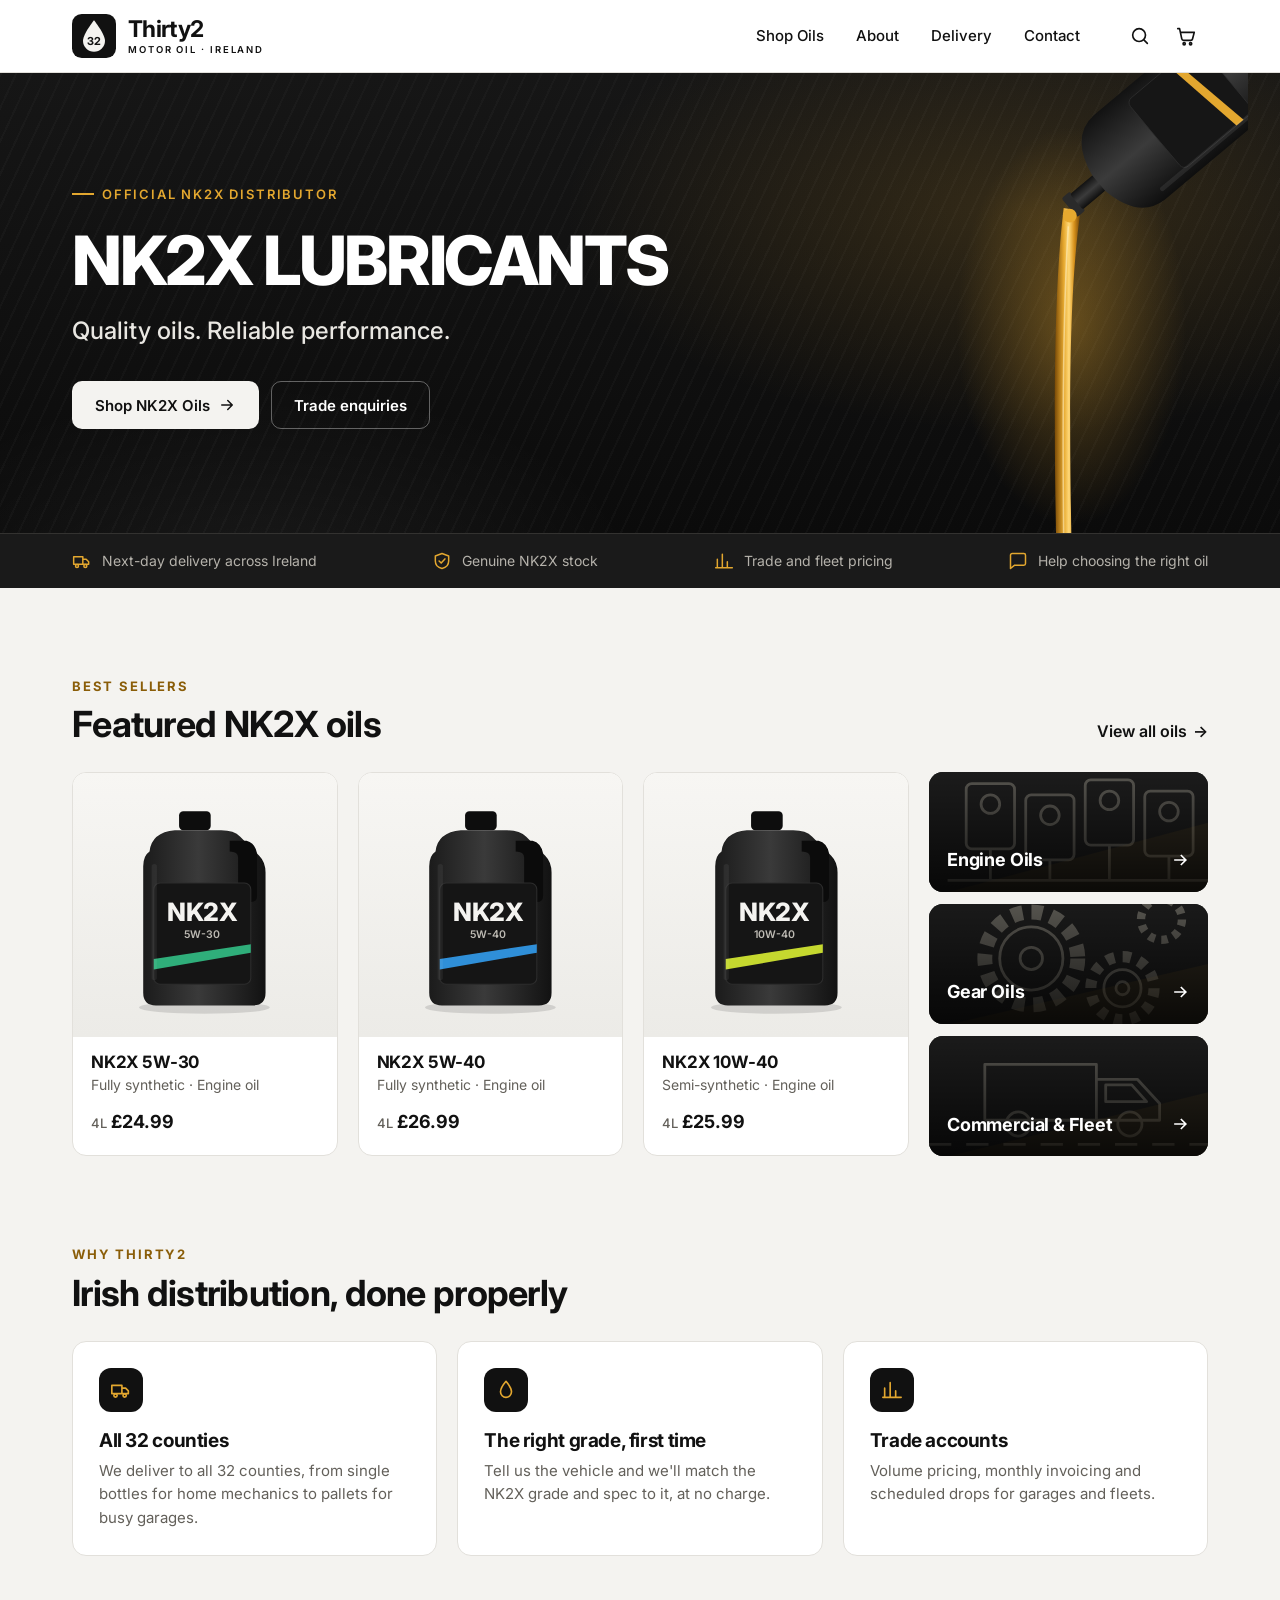
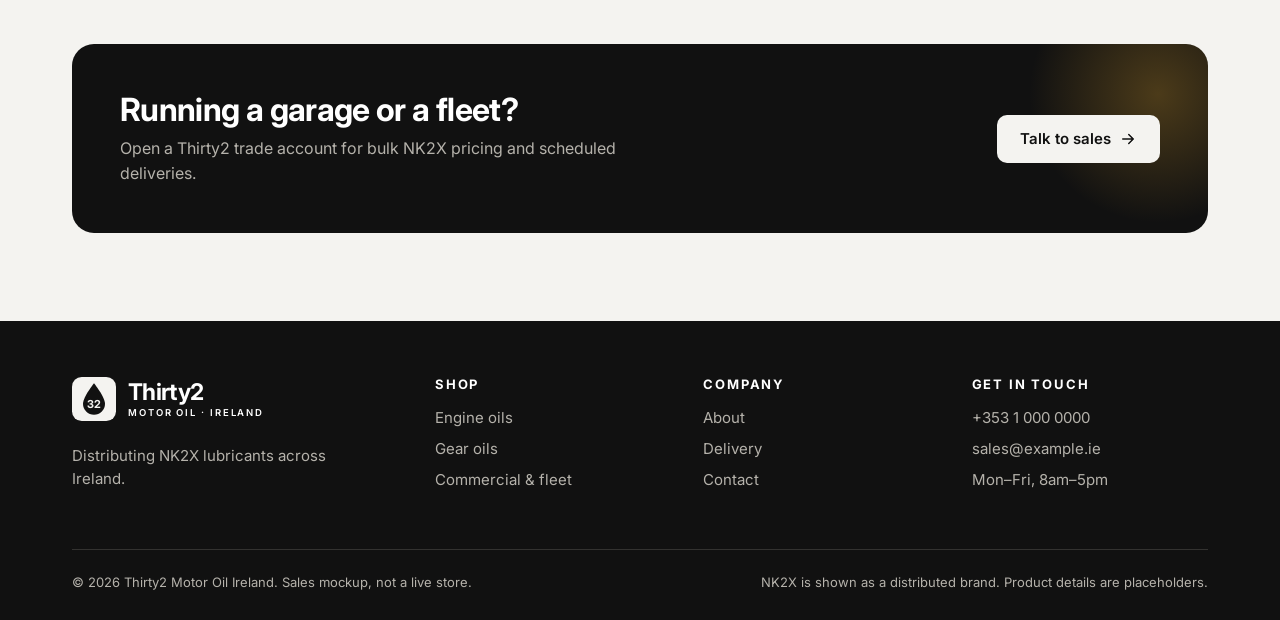
==== index.html @ 69386686 "Add Thirty2 homepage mockup Static HTML/CSS/JS homepage for Thirty2 Motor Oil Ireland (NK2X distribu" ====
<!doctype html>
<html lang="en-IE">
<head>
  <meta charset="utf-8">
  <meta name="viewport" content="width=device-width, initial-scale=1">
  <title>Thirty2 Motor Oil Ireland | NK2X Lubricants</title>
  <meta name="description" content="Thirty2 distributes NK2X engine, gear and fleet lubricants across Ireland. Sales mockup.">
  <link rel="icon" href="assets/favicon.svg" type="image/svg+xml">
  <link rel="preconnect" href="https://fonts.googleapis.com">
  <link rel="preconnect" href="https://fonts.gstatic.com" crossorigin>
  <link href="https://fonts.googleapis.com/css2?family=Inter:wght@400;500;600;700;800&display=swap" rel="stylesheet">
  <link rel="stylesheet" href="css/styles.css">
</head>
<body>
  <a class="skip-link" href="#main">Skip to content</a>

  <!-- ===== Header (shared across pages) ===== -->
  <header class="site-header">
    <div class="wrap header-inner">
      <a class="brand" href="index.html" aria-label="Thirty2 Motor Oil Ireland, home">
        <svg class="brand-mark" viewBox="0 0 100 100" aria-hidden="true" focusable="false">
          <rect width="100" height="100" rx="22" fill="#111"/>
          <path d="M50 14C50 14 25 45 25 61a25 25 0 0 0 50 0C75 45 50 14 50 14Z" fill="#f4f3f0"/>
          <text x="50" y="71" text-anchor="middle" font-family="Inter, Arial, sans-serif" font-weight="700" font-size="25" fill="#111">32</text>
        </svg>
        <span class="brand-text"><span class="brand-name">Thirty2</span><span class="brand-tag">Motor Oil · Ireland</span></span>
      </a>

      <nav class="site-nav" id="site-nav" aria-label="Main">
        <ul>
          <li><a href="shop.html">Shop Oils</a></li>
          <li><a href="about.html">About</a></li>
          <li><a href="delivery.html">Delivery</a></li>
          <li><a href="contact.html">Contact</a></li>
        </ul>
      </nav>

      <div class="header-actions">
        <button class="icon-btn" type="button" data-open-search aria-expanded="false" aria-controls="header-search" aria-label="Search products">
          <svg viewBox="0 0 24 24" aria-hidden="true"><circle cx="11" cy="11" r="7"/><path d="M20 20l-3.5-3.5"/></svg>
        </button>
        <button class="icon-btn" type="button" data-open-cart aria-label="Cart, 0 items">
          <svg viewBox="0 0 24 24" aria-hidden="true"><path d="M3 4h2l2.4 11.2a2 2 0 0 0 2 1.6h7.7a2 2 0 0 0 2-1.5L21 8H6.2"/><circle cx="10" cy="20.5" r="1.2"/><circle cx="17" cy="20.5" r="1.2"/></svg>
          <span class="badge" data-cart-count hidden>0</span>
        </button>
        <button class="icon-btn menu-toggle" type="button" aria-expanded="false" aria-controls="site-nav" aria-label="Open menu">
          <svg viewBox="0 0 24 24" aria-hidden="true"><path d="M4 7h16M4 12h16M4 17h16"/></svg>
        </button>
      </div>
    </div>
    <form class="header-search" id="header-search" action="shop.html" role="search" hidden>
      <div class="wrap">
        <label class="visually-hidden" for="q-header">Search NK2X oils</label>
        <input id="q-header" name="q" type="search" placeholder="Search by name or viscosity, e.g. 5W-30">
        <button class="btn btn-dark" type="submit">Search</button>
      </div>
    </form>
  </header>

  <main id="main">
    <!-- ===== Hero ===== -->
    <section class="hero" aria-labelledby="hero-title">
      <div class="wrap hero-inner">
        <div class="hero-copy">
          <p class="hero-kicker">Official NK2X distributor</p>
          <h1 id="hero-title">NK2X Lubricants</h1>
          <p class="hero-sub">Quality oils. Reliable performance.</p>
          <div class="hero-actions">
            <a class="btn btn-light" href="shop.html">
              Shop NK2X Oils
              <svg viewBox="0 0 24 24" aria-hidden="true"><path d="M5 12h14M13 6l6 6-6 6"/></svg>
            </a>
            <a class="btn btn-ghost" href="contact.html">Trade enquiries</a>
          </div>
        </div>

        <div class="hero-art" aria-hidden="true">
          <svg viewBox="0 0 400 600" focusable="false">
            <defs>
              <linearGradient id="oil" x1="0" x2="1">
                <stop offset="0" stop-color="#7a4a06"/>
                <stop offset=".35" stop-color="#e7a92f"/>
                <stop offset=".55" stop-color="#ffd877"/>
                <stop offset=".75" stop-color="#d8921c"/>
                <stop offset="1" stop-color="#6d4004"/>
              </linearGradient>
              <linearGradient id="btl" x1="0" x2="1">
                <stop offset="0" stop-color="#0e0e0e"/>
                <stop offset=".5" stop-color="#3b3b3b"/>
                <stop offset="1" stop-color="#121212"/>
              </linearGradient>
              <radialGradient id="glow" cx=".5" cy=".5" r=".5">
                <stop offset="0" stop-color="#e7a92f" stop-opacity=".35"/>
                <stop offset="1" stop-color="#e7a92f" stop-opacity="0"/>
              </radialGradient>
            </defs>
            <ellipse cx="170" cy="330" rx="150" ry="260" fill="url(#glow)"/>
            <!-- stream -->
            <path d="M160 176 C150 260 146 380 150 600 L170 600 C166 380 170 262 182 180 Z" fill="url(#oil)"/>
            <path d="M166 200 C160 300 158 420 160 600" stroke="#fff3c9" stroke-opacity=".55" stroke-width="2" fill="none"/>
            <!-- bottle, tilted to pour -->
            <g transform="translate(172 172) rotate(-130)">
              <rect x="-16" y="-6" width="32" height="14" rx="3" fill="#2a2a2a"/>
              <rect x="-13" y="6" width="26" height="40" rx="3" fill="url(#btl)"/>
              <path d="M-13 44 Q-70 54 -72 96 V300 Q-72 316 -56 316 H56 Q72 316 72 300 V96 Q70 54 13 44Z" fill="url(#btl)"/>
              <rect x="-58" y="140" width="116" height="120" rx="8" fill="#161616" stroke="#2e2e2e"/>
              <path d="M-58 230 L58 212 V222 L-58 242Z" fill="#e3a72f"/>
              <rect x="-62" y="100" width="6" height="190" rx="3" fill="#fff" opacity=".08"/>
            </g>
            <!-- drip at lip -->
            <circle cx="168" cy="186" r="9" fill="#e7a92f"/>
          </svg>
        </div>
      </div>
    </section>

    <!-- ===== Trust strip ===== -->
    <div class="strip">
      <ul class="wrap">
        <li><svg viewBox="0 0 24 24" aria-hidden="true"><path d="M2 7h11v9H2zM13 10h4l3 3v3h-7"/><circle cx="6" cy="18" r="1.8"/><circle cx="16" cy="18" r="1.8"/></svg>Next-day delivery across Ireland</li>
        <li><svg viewBox="0 0 24 24" aria-hidden="true"><path d="M12 3l8 3v6c0 5-3.5 8-8 9-4.5-1-8-4-8-9V6z"/><path d="M8.5 12l2.5 2.5 4.5-5"/></svg>Genuine NK2X stock</li>
        <li><svg viewBox="0 0 24 24" aria-hidden="true"><path d="M4 20V10M10 20V4M16 20v-7M22 20H2"/></svg>Trade and fleet pricing</li>
        <li><svg viewBox="0 0 24 24" aria-hidden="true"><path d="M21 15a2 2 0 0 1-2 2H8l-5 4V5a2 2 0 0 1 2-2h14a2 2 0 0 1 2 2z"/></svg>Help choosing the right oil</li>
      </ul>
    </div>

    <!-- ===== Featured products + category tiles ===== -->
    <section class="section" aria-labelledby="featured-title">
      <div class="wrap">
        <div class="section-head">
          <div>
            <p class="eyebrow">Best sellers</p>
            <h2 id="featured-title">Featured NK2X oils</h2>
          </div>
          <a class="text-link" href="shop.html">View all oils <span aria-hidden="true">→</span></a>
        </div>

        <div class="home-grid">
          <div class="product-row" id="featured"></div>

          <nav class="tiles" aria-label="Shop by category">
            <a class="tile" href="shop.html?cat=engine">
              <span class="tile-art" aria-hidden="true">
                <svg viewBox="0 0 300 140" preserveAspectRatio="xMidYMid slice" focusable="false">
                  <rect width="300" height="140" fill="#1d1d1d"/>
                  <g fill="none" stroke="#5a5852" stroke-width="3">
                    <rect x="40" y="18" width="52" height="70" rx="6"/><rect x="104" y="30" width="52" height="70" rx="6"/>
                    <rect x="168" y="14" width="52" height="70" rx="6"/><rect x="232" y="26" width="52" height="70" rx="6"/>
                    <path d="M66 88v34M130 100v22M194 84v38M258 96v26M20 122h280"/>
                    <circle cx="66" cy="40" r="10"/><circle cx="130" cy="52" r="10"/><circle cx="194" cy="36" r="10"/><circle cx="258" cy="48" r="10"/>
                  </g>
                  <path d="M0 140 L300 60 V140Z" fill="#e3a72f" opacity=".08"/>
                </svg>
              </span>
              <span class="tile-label">Engine Oils <svg viewBox="0 0 24 24" aria-hidden="true"><path d="M5 12h14M13 6l6 6-6 6"/></svg></span>
            </a>
            <a class="tile" href="shop.html?cat=gear">
              <span class="tile-art" aria-hidden="true">
                <svg viewBox="0 0 300 140" preserveAspectRatio="xMidYMid slice" focusable="false">
                  <rect width="300" height="140" fill="#1b1b1b"/>
                  <g fill="none" stroke="#5a5852">
                    <circle cx="110" cy="64" r="50" stroke-width="16" stroke-dasharray="12 9.4"/>
                    <circle cx="110" cy="64" r="34" stroke-width="3"/><circle cx="110" cy="64" r="12" stroke-width="3"/>
                    <circle cx="208" cy="96" r="34" stroke-width="12" stroke-dasharray="9 8.8"/>
                    <circle cx="208" cy="96" r="20" stroke-width="3"/><circle cx="208" cy="96" r="7" stroke-width="3"/>
                    <circle cx="250" cy="22" r="22" stroke-width="9" stroke-dasharray="7 6.8"/>
                  </g>
                  <path d="M0 140 L300 70 V140Z" fill="#e3a72f" opacity=".08"/>
                </svg>
              </span>
              <span class="tile-label">Gear Oils <svg viewBox="0 0 24 24" aria-hidden="true"><path d="M5 12h14M13 6l6 6-6 6"/></svg></span>
            </a>
            <a class="tile" href="shop.html?cat=commercial">
              <span class="tile-art" aria-hidden="true">
                <svg viewBox="0 0 300 140" preserveAspectRatio="xMidYMid slice" focusable="false">
                  <rect width="300" height="140" fill="#1c1c1c"/>
                  <g fill="none" stroke="#5a5852" stroke-width="3" stroke-linejoin="round">
                    <path d="M60 96V36h120v60M180 52h44l24 26v18H60"/>
                    <path d="M190 58h28l16 18h-44z"/>
                    <circle cx="96" cy="100" r="13"/><circle cx="216" cy="100" r="13"/>
                    <path d="M0 122h300" stroke-dasharray="24 16"/>
                  </g>
                  <path d="M0 140 L300 66 V140Z" fill="#e3a72f" opacity=".08"/>
                </svg>
              </span>
              <span class="tile-label">Commercial &amp; Fleet <svg viewBox="0 0 24 24" aria-hidden="true"><path d="M5 12h14M13 6l6 6-6 6"/></svg></span>
            </a>
          </nav>
        </div>
      </div>
    </section>

    <!-- ===== Why Thirty2 ===== -->
    <section class="section" style="padding-top:0" aria-labelledby="why-title">
      <div class="wrap">
        <div class="section-head">
          <div>
            <p class="eyebrow">Why Thirty2</p>
            <h2 id="why-title">Irish distribution, done properly</h2>
          </div>
        </div>
        <div class="features">
          <div class="feature">
            <div class="feature-icon"><svg viewBox="0 0 24 24" aria-hidden="true"><path d="M2 7h11v9H2zM13 10h4l3 3v3h-7"/><circle cx="6" cy="18" r="1.8"/><circle cx="16" cy="18" r="1.8"/></svg></div>
            <h3>All 32 counties</h3>
            <p>We deliver to all 32 counties, from single bottles for home mechanics to pallets for busy garages.</p>
          </div>
          <div class="feature">
            <div class="feature-icon"><svg viewBox="0 0 24 24" aria-hidden="true"><path d="M12 2.5S6 9.5 6 14a6 6 0 0 0 12 0c0-4.5-6-11.5-6-11.5z"/></svg></div>
            <h3>The right grade, first time</h3>
            <p>Tell us the vehicle and we'll match the NK2X grade and spec to it, at no charge.</p>
          </div>
          <div class="feature">
            <div class="feature-icon"><svg viewBox="0 0 24 24" aria-hidden="true"><path d="M4 20V10M10 20V4M16 20v-7M22 20H2"/></svg></div>
            <h3>Trade accounts</h3>
            <p>Volume pricing, monthly invoicing and scheduled drops for garages and fleets.</p>
          </div>
        </div>
      </div>
    </section>

    <section class="section" style="padding-top:0" aria-labelledby="cta-title">
      <div class="wrap">
        <div class="cta-band">
          <div>
            <h2 id="cta-title">Running a garage or a fleet?</h2>
            <p>Open a Thirty2 trade account for bulk NK2X pricing and scheduled deliveries.</p>
          </div>
          <a class="btn btn-light" href="contact.html">
            Talk to sales
            <svg viewBox="0 0 24 24" aria-hidden="true"><path d="M5 12h14M13 6l6 6-6 6"/></svg>
          </a>
        </div>
      </div>
    </section>
  </main>

  <!-- ===== Footer (shared across pages) ===== -->
  <footer class="site-footer">
    <div class="wrap">
      <div class="footer-grid">
        <div class="footer-brand">
          <a class="brand" href="index.html" aria-label="Thirty2 Motor Oil Ireland, home">
            <svg class="brand-mark" viewBox="0 0 100 100" aria-hidden="true" focusable="false">
              <rect width="100" height="100" rx="22"/>
              <path d="M50 14C50 14 25 45 25 61a25 25 0 0 0 50 0C75 45 50 14 50 14Z"/>
              <text x="50" y="71" text-anchor="middle" font-family="Inter, Arial, sans-serif" font-weight="700" font-size="25">32</text>
            </svg>
            <span class="brand-text"><span class="brand-name">Thirty2</span><span class="brand-tag">Motor Oil · Ireland</span></span>
          </a>
          <p>Distributing NK2X lubricants across Ireland.</p>
        </div>
        <div>
          <h2>Shop</h2>
          <ul>
            <li><a href="shop.html?cat=engine">Engine oils</a></li>
            <li><a href="shop.html?cat=gear">Gear oils</a></li>
            <li><a href="shop.html?cat=commercial">Commercial &amp; fleet</a></li>
          </ul>
        </div>
        <div>
          <h2>Company</h2>
          <ul>
            <li><a href="about.html">About</a></li>
            <li><a href="delivery.html">Delivery</a></li>
            <li><a href="contact.html">Contact</a></li>
          </ul>
        </div>
        <div>
          <h2>Get in touch</h2>
          <ul>
            <li><a href="tel:+35310000000">+353 1 000 0000</a></li>
            <li><a href="mailto:sales@example.ie">sales@example.ie</a></li>
            <li>Mon–Fri, 8am–5pm</li>
          </ul>
        </div>
      </div>
      <div class="footer-base">
        <span>© <span id="year">2026</span> Thirty2 Motor Oil Ireland. Sales mockup, not a live store.</span>
        <span>NK2X is shown as a distributed brand. Product details are placeholders.</span>
      </div>
    </div>
  </footer>

  <script src="js/products.js"></script>
  <script src="js/main.js"></script>
  <script>
    (function () {
      var T = window.Thirty2;
      var el = document.getElementById('featured');
      el.innerHTML = T.products.filter(function (p) { return p.featured; })
        .map(function (p) { return T.cardHTML(p, { uid: '-f' }); }).join('');
    })();
  </script>
</body>
</html>
---- css/styles.css ----
/* =========================================================
   Thirty2 Motor Oil Ireland: mockup styles
   ========================================================= */

:root {
  --ink: #111111;
  --ink-2: #1a1a1a;
  --ink-3: #262626;
  --paper: #f4f3f0;
  --white: #ffffff;
  --line: #e2e0db;
  --line-dark: #333230;
  --grey-100: #ebe9e4;
  --grey-300: #c9c6bf;
  --grey-500: #63605a;   /* 5.6:1 on --paper */
  --grey-on-dark: #b5b2ab; /* 8.8:1 on --ink */
  --amber: #e3a72f;
  --amber-deep: #8a5d08; /* text-safe amber on light (5.5:1 on white) */
  --radius-sm: 8px;
  --radius: 14px;
  --radius-lg: 22px;
  --shadow: 0 1px 2px rgba(17,17,17,.06), 0 6px 24px rgba(17,17,17,.06);
  --font: "Inter", system-ui, -apple-system, "Segoe UI", Roboto, Arial, sans-serif;
  --wrap: 1200px;
  --gutter: clamp(16px, 4vw, 32px);
  --header-h: 72px;
}

*, *::before, *::after { box-sizing: border-box; }
[hidden] { display: none !important; }
html { -webkit-text-size-adjust: 100%; scroll-behavior: smooth; }
@media (prefers-reduced-motion: reduce) {
  html { scroll-behavior: auto; }
  *, *::before, *::after { transition-duration: .01ms !important; animation-duration: .01ms !important; }
}
body {
  margin: 0;
  font-family: var(--font);
  font-size: 16px;
  line-height: 1.55;
  color: var(--ink);
  background: var(--paper);
  -webkit-font-smoothing: antialiased;
}
img, svg { display: block; max-width: 100%; }
a { color: inherit; }
h1, h2, h3, h4 { line-height: 1.12; letter-spacing: -.02em; margin: 0 0 .5em; }
p { margin: 0 0 1em; }
button, input, select, textarea { font: inherit; color: inherit; }

.visually-hidden {
  position: absolute !important; width: 1px; height: 1px; padding: 0; margin: -1px;
  overflow: hidden; clip: rect(0 0 0 0); white-space: nowrap; border: 0;
}
.skip-link {
  position: absolute; left: 12px; top: -60px; z-index: 100;
  background: var(--ink); color: var(--white); padding: 10px 16px; border-radius: var(--radius-sm);
  text-decoration: none; font-weight: 600;
}
.skip-link:focus { top: 12px; }

:focus-visible { outline: 3px solid var(--amber); outline-offset: 2px; border-radius: 4px; }

.wrap { width: 100%; max-width: var(--wrap); margin: 0 auto; padding: 0 var(--gutter); }

/* ---------- Buttons ---------- */
.btn {
  display: inline-flex; align-items: center; justify-content: center; gap: .55em;
  min-height: 48px; padding: 0 22px; border-radius: 10px; border: 1px solid transparent;
  font-weight: 600; font-size: 15px; text-decoration: none; cursor: pointer;
  transition: background-color .15s, color .15s, transform .15s, border-color .15s;
}
.btn svg { width: 18px; height: 18px; fill: none; stroke: currentColor; stroke-width: 2; stroke-linecap: round; stroke-linejoin: round; transition: transform .15s; }
.btn:hover svg { transform: translateX(3px); }
.btn-light { background: var(--paper); color: var(--ink); }
.btn-light:hover { background: var(--white); }
.btn-dark { background: var(--ink); color: var(--white); }
.btn-dark:hover { background: #2a2a2a; }
.btn-dark:disabled { background: #6f6d68; cursor: not-allowed; }
.btn-outline { border-color: var(--ink); background: transparent; color: var(--ink); }
.btn-outline:hover { background: var(--ink); color: var(--white); }
.btn-block { width: 100%; }

.icon-btn {
  position: relative; display: inline-grid; place-items: center;
  width: 44px; height: 44px; border-radius: 10px; border: 0; background: transparent; cursor: pointer;
  color: inherit;
}
.icon-btn:hover { background: var(--grey-100); }
.icon-btn svg { width: 22px; height: 22px; fill: none; stroke: currentColor; stroke-width: 1.8; stroke-linecap: round; stroke-linejoin: round; }
.badge {
  position: absolute; top: 4px; right: 2px; min-width: 18px; height: 18px; padding: 0 5px;
  border-radius: 9px; background: var(--amber); color: var(--ink);
  font-size: 11px; font-weight: 700; line-height: 18px; text-align: center;
}

/* ---------- Brand lockup ---------- */
.brand { display: inline-flex; align-items: center; gap: 12px; text-decoration: none; color: var(--ink); }
.brand-mark { width: 44px; height: 44px; flex: none; }
.brand-text { display: flex; flex-direction: column; line-height: 1; }
.brand-name { font-weight: 700; font-size: 23px; letter-spacing: -.03em; }
.brand-tag { font-size: 9.5px; font-weight: 600; letter-spacing: .2em; text-transform: uppercase; margin-top: 4px; }

/* ---------- Header ---------- */
.site-header {
  position: sticky; top: 0; z-index: 40;
  background: var(--white);
  border-bottom: 1px solid var(--line);
}
.header-inner { display: flex; align-items: center; gap: 24px; height: var(--header-h); }
.site-nav { margin-left: auto; }
.site-nav ul { display: flex; gap: 4px; list-style: none; margin: 0; padding: 0; }
.site-nav a {
  display: block; padding: 10px 14px; border-radius: 8px;
  font-size: 15px; font-weight: 500; text-decoration: none; color: var(--ink);
}
.site-nav a:hover { background: var(--grey-100); }
.site-nav a[aria-current="page"] { font-weight: 700; box-shadow: inset 0 -2px 0 var(--amber); border-radius: 8px 8px 0 0; }
.header-actions { display: flex; align-items: center; gap: 2px; }
.menu-toggle { display: none; }

.header-search { border-top: 1px solid var(--line); background: var(--white); }
.header-search .wrap { display: flex; gap: 8px; padding-top: 12px; padding-bottom: 12px; }
.header-search input {
  flex: 1; min-height: 46px; padding: 0 16px; border: 1px solid var(--grey-300); border-radius: 10px; background: var(--paper);
}

@media (max-width: 899px) {
  :root { --header-h: 64px; }
  .menu-toggle { display: inline-grid; }
  .header-inner { gap: 8px; }
  .header-actions { margin-left: auto; }
  .site-nav {
    position: fixed; inset: var(--header-h) 0 0 0; margin: 0;
    background: var(--white); padding: 12px var(--gutter) 32px;
    transform: translateY(-8px); opacity: 0; visibility: hidden;
    transition: opacity .2s, transform .2s, visibility .2s;
    overflow-y: auto;
  }
  .menu-open .site-nav { transform: none; opacity: 1; visibility: visible; }
  .menu-open { overflow: hidden; }
  .site-nav ul { flex-direction: column; gap: 0; }
  .site-nav li { border-bottom: 1px solid var(--line); }
  .site-nav a { padding: 18px 4px; font-size: 20px; font-weight: 600; border-radius: 0; }
  .site-nav a[aria-current="page"] { box-shadow: inset 3px 0 0 var(--amber); padding-left: 14px; border-radius: 0; }
  .brand-mark { width: 38px; height: 38px; }
  .brand-name { font-size: 20px; }
  .brand-tag { font-size: 8.5px; }
}
@media (max-width: 420px) {
  .header-actions .icon-btn[data-open-search] { display: none; }
}

/* ---------- Hero ---------- */
.hero {
  position: relative; overflow: hidden; isolation: isolate;
  background: var(--ink); color: var(--white);
}
.hero::before { /* engine-bay texture */
  content: ""; position: absolute; inset: 0; z-index: -2;
  background:
    radial-gradient(60% 80% at 80% 30%, rgba(227,167,47,.16), transparent 60%),
    radial-gradient(50% 70% at 20% 110%, rgba(255,255,255,.06), transparent 60%),
    repeating-linear-gradient(115deg, rgba(255,255,255,.025) 0 2px, transparent 2px 14px),
    linear-gradient(180deg, #161616, #0b0b0b);
}
.hero-engine { position: absolute; inset: 0; z-index: -1; opacity: .5; pointer-events: none; }
.hero-engine svg { width: 100%; height: 100%; }
.hero-inner {
  display: grid; grid-template-columns: 1.1fr .9fr; align-items: center; gap: 24px;
  min-height: 460px; padding-top: 56px; padding-bottom: 56px;
}
.hero-kicker {
  display: inline-flex; align-items: center; gap: 8px;
  font-size: 13px; font-weight: 600; letter-spacing: .14em; text-transform: uppercase; color: var(--amber);
  margin-bottom: 18px;
}
.hero-kicker::before { content: ""; width: 22px; height: 2px; background: currentColor; }
.hero h1 { font-size: clamp(38px, 6vw, 68px); font-weight: 800; letter-spacing: -.035em; text-transform: uppercase; margin-bottom: 14px; }
.hero-sub { font-size: clamp(18px, 2.2vw, 24px); color: #e9e7e2; margin-bottom: 32px; font-weight: 500; }
.hero-actions { display: flex; flex-wrap: wrap; gap: 12px; }
.hero-actions .btn-ghost { color: var(--white); border-color: rgba(255,255,255,.35); background: transparent; }
.hero-actions .btn-ghost:hover { border-color: var(--white); background: rgba(255,255,255,.06); }
.hero-art { position: relative; align-self: stretch; min-height: 320px; }
.hero-art svg { position: absolute; right: -40px; top: -56px; height: calc(100% + 112px); width: auto; max-width: none; }

@media (max-width: 760px) {
  .hero-inner { grid-template-columns: 1fr 120px; min-height: 0; padding-top: 40px; padding-bottom: 40px; gap: 0; }
  .hero-art { min-height: 260px; }
  .hero-art svg { right: -70px; top: -40px; height: calc(100% + 80px); }
  .hero-actions .btn-ghost { display: none; }
}

/* ---------- Trust strip ---------- */
.strip { background: var(--ink-2); color: var(--grey-on-dark); border-top: 1px solid var(--line-dark); }
.strip ul { display: flex; flex-wrap: wrap; justify-content: space-between; gap: 12px 28px; list-style: none; margin: 0 auto; padding-top: 16px; padding-bottom: 16px; font-size: 14px; }
.strip li { display: flex; align-items: center; gap: 10px; }
.strip svg { width: 20px; height: 20px; fill: none; stroke: var(--amber); stroke-width: 1.8; stroke-linecap: round; stroke-linejoin: round; }
@media (max-width: 760px) { .strip ul { justify-content: flex-start; } .strip li:nth-child(n+3) { display: none; } }

/* ---------- Sections ---------- */
.section { padding: clamp(48px, 7vw, 88px) 0; }
.section-head { display: flex; align-items: end; justify-content: space-between; gap: 16px; margin-bottom: 28px; }
.section-head h2 { font-size: clamp(26px, 3.2vw, 36px); margin: 0; }
.eyebrow { font-size: 13px; font-weight: 700; letter-spacing: .14em; text-transform: uppercase; color: var(--amber-deep); margin: 0 0 8px; }
.text-link { font-weight: 600; text-decoration: none; display: inline-flex; gap: 6px; align-items: center; white-space: nowrap; }
.text-link:hover { text-decoration: underline; text-underline-offset: 4px; }

/* ---------- Home: products + tiles ---------- */
.home-grid { display: grid; grid-template-columns: 3fr 1fr; gap: 20px; align-items: stretch; }
.product-row { display: grid; grid-template-columns: repeat(3, 1fr); gap: 20px; }

.p-card {
  position: relative; display: flex; flex-direction: column;
  background: var(--white); border: 1px solid var(--line); border-radius: var(--radius);
  overflow: hidden; transition: box-shadow .2s, transform .2s;
}
.p-card:hover { box-shadow: var(--shadow); transform: translateY(-2px); }
.p-card-media {
  display: grid; place-items: center; aspect-ratio: 1 / 1; padding: 12% 18% 8%;
  background: linear-gradient(180deg, #f7f6f3, #ecebe7);
}
.p-card-media .jug { width: 100%; height: 100%; }
.p-card-body { padding: 16px 18px 20px; display: flex; flex-direction: column; gap: 2px; flex: 1; }
.p-card-title { font-size: 17px; font-weight: 700; margin: 0; letter-spacing: -.01em; }
.p-card-title a { text-decoration: none; }
.p-card-title a::after { content: ""; position: absolute; inset: 0; } /* whole card clickable */
.p-card-type { font-size: 14px; color: var(--grey-500); margin: 0; }
.p-card-price { margin: 10px 0 0; font-weight: 700; font-size: 18px; }
.p-card-price small { font-weight: 500; font-size: 13px; color: var(--grey-500); margin-right: 4px; }

.tiles { display: grid; grid-template-rows: repeat(3, 1fr); gap: 12px; }
.tile {
  position: relative; isolation: isolate; overflow: hidden;
  display: flex; align-items: end; min-height: 110px; padding: 18px;
  border-radius: var(--radius); background: var(--ink); color: var(--white);
  text-decoration: none; font-weight: 700; font-size: 18px; letter-spacing: -.01em;
}
.tile-art { position: absolute; inset: 0; z-index: -1; transition: transform .4s; }
.tile-art svg { width: 100%; height: 100%; }
.tile::after { content: ""; position: absolute; inset: 0; z-index: -1; background: linear-gradient(180deg, rgba(0,0,0,.05) 0%, rgba(0,0,0,.75) 100%); }
.tile:hover .tile-art { transform: scale(1.05); }
.tile-label { display: flex; align-items: center; justify-content: space-between; width: 100%; }
.tile-label svg { width: 20px; height: 20px; fill: none; stroke: currentColor; stroke-width: 2; transition: transform .15s; }
.tile:hover .tile-label svg { transform: translateX(3px); }

@media (max-width: 1023px) {
  .home-grid { grid-template-columns: 1fr; }
  .tiles { grid-template-rows: none; grid-template-columns: repeat(3, 1fr); }
  .tile { min-height: 150px; }
}
@media (max-width: 760px) {
  .product-row { grid-template-columns: 1fr; gap: 14px; }
  .product-row .p-card { flex-direction: row; }
  .product-row .p-card-media { width: 128px; flex: none; aspect-ratio: auto; padding: 14px 20px; }
  .product-row .p-card-body { justify-content: center; }
  .tiles { grid-template-columns: 1fr; }
  .tile { min-height: 96px; }
}

/* ---------- Feature cards ---------- */
.features { display: grid; grid-template-columns: repeat(3, 1fr); gap: 20px; }
.feature { background: var(--white); border: 1px solid var(--line); border-radius: var(--radius); padding: 26px; }
.feature-icon { width: 44px; height: 44px; display: grid; place-items: center; border-radius: 12px; background: var(--ink); margin-bottom: 18px; }
.feature-icon svg { width: 22px; height: 22px; fill: none; stroke: var(--amber); stroke-width: 1.8; stroke-linecap: round; stroke-linejoin: round; }
.feature h3 { font-size: 19px; margin-bottom: 8px; }
.feature p { color: var(--grey-500); margin: 0; font-size: 15px; }
@media (max-width: 760px) { .features { grid-template-columns: 1fr; } }

/* ---------- CTA band ---------- */
.cta-band {
  display: grid; grid-template-columns: 1fr auto; align-items: center; gap: 24px;
  background: var(--ink); color: var(--white); border-radius: var(--radius-lg); padding: clamp(28px, 5vw, 48px);
  position: relative; overflow: hidden;
}
.cta-band::after { content: ""; position: absolute; right: -80px; top: -80px; width: 260px; height: 260px; border-radius: 50%; background: radial-gradient(circle, rgba(227,167,47,.28), transparent 70%); }
.cta-band h2 { font-size: clamp(24px, 3vw, 32px); margin-bottom: 8px; }
.cta-band p { color: var(--grey-on-dark); margin: 0; max-width: 54ch; }
.cta-band .btn { position: relative; z-index: 1; }
@media (max-width: 760px) { .cta-band { grid-template-columns: 1fr; } }

/* ---------- Footer ---------- */
.site-footer { background: var(--ink); color: var(--grey-on-dark); padding: 56px 0 28px; margin-top: 0; font-size: 15px; }
.footer-grid { display: grid; grid-template-columns: 1.4fr repeat(3, 1fr); gap: 32px; }
.site-footer .brand { color: var(--white); }
.footer-brand .brand-mark rect { fill: var(--paper); }
.footer-brand .brand-mark path { fill: var(--ink); }
.footer-brand .brand-mark text { fill: var(--paper); }
.footer-brand p { margin-top: 16px; max-width: 32ch; }
.site-footer h2 { font-size: 13px; letter-spacing: .14em; text-transform: uppercase; color: var(--white); margin-bottom: 14px; }
.site-footer ul { list-style: none; margin: 0; padding: 0; display: grid; gap: 8px; }
.site-footer a { text-decoration: none; }
.site-footer a:hover { color: var(--white); text-decoration: underline; text-underline-offset: 3px; }
.footer-base { display: flex; flex-wrap: wrap; justify-content: space-between; gap: 12px; margin-top: 44px; padding-top: 22px; border-top: 1px solid var(--line-dark); font-size: 13px; }
@media (max-width: 899px) { .footer-grid { grid-template-columns: 1fr 1fr; } .footer-brand { grid-column: 1 / -1; } }

/* ---------- Cart drawer ---------- */
.drawer-backdrop { position: fixed; inset: 0; z-index: 60; background: rgba(0,0,0,.45); opacity: 0; transition: opacity .2s; }
.drawer {
  position: fixed; top: 0; right: 0; bottom: 0; z-index: 61;
  width: min(420px, 100%); display: flex; flex-direction: column;
  background: var(--white); box-shadow: -10px 0 40px rgba(0,0,0,.2);
  transform: translateX(100%); transition: transform .22s ease;
}
.cart-open .drawer { transform: none; }
.cart-open .drawer-backdrop { opacity: 1; }
.cart-open { overflow: hidden; }
.drawer-head { display: flex; align-items: center; justify-content: space-between; padding: 16px 20px; border-bottom: 1px solid var(--line); }
.drawer-head h2 { font-size: 20px; margin: 0; }
.drawer-body { flex: 1; overflow-y: auto; padding: 8px 20px; }
.drawer-foot { border-top: 1px solid var(--line); padding: 18px 20px 22px; }
.drawer-total { display: flex; justify-content: space-between; font-size: 17px; margin-bottom: 6px; }
.drawer-note { font-size: 13px; color: var(--grey-500); }
.cart-empty { text-align: center; color: var(--grey-500); padding: 48px 0; }
.cart-empty a { color: var(--ink); font-weight: 600; }
.cart-list { list-style: none; margin: 0; padding: 0; }
.cart-line { display: grid; grid-template-columns: 64px 1fr auto; gap: 14px; padding: 16px 0; border-bottom: 1px solid var(--line); }
.cart-thumb { background: var(--paper); border-radius: 10px; padding: 8px; }
.cart-name { font-weight: 700; margin: 0; }
.cart-meta { margin: 0 0 8px; font-size: 14px; color: var(--grey-500); }
.cart-side { display: flex; flex-direction: column; align-items: end; justify-content: space-between; }
.link-btn { background: none; border: 0; padding: 4px 0; font-size: 14px; color: var(--grey-500); text-decoration: underline; cursor: pointer; }
.link-btn:hover { color: var(--ink); }

/* ---------- Quantity control ---------- */
.qty { display: inline-flex; align-items: center; border: 1px solid var(--grey-300); border-radius: 10px; overflow: hidden; background: var(--white); }
.qty button { width: 44px; height: 46px; border: 0; background: transparent; font-size: 20px; cursor: pointer; }
.qty button:hover { background: var(--grey-100); }
.qty span, .qty input { min-width: 36px; text-align: center; font-weight: 600; }
.qty input { width: 44px; border: 0; height: 46px; background: transparent; -moz-appearance: textfield; }
.qty input::-webkit-outer-spin-button, .qty input::-webkit-inner-spin-button { -webkit-appearance: none; margin: 0; }
.qty-sm button { width: 32px; height: 32px; font-size: 16px; }

/* ---------- Toast ---------- */
.toast {
  position: fixed; left: 50%; bottom: 24px; z-index: 70; transform: translate(-50%, 20px);
  background: var(--ink); color: var(--white); padding: 12px 18px; border-radius: 10px; font-size: 14px; font-weight: 500;
  box-shadow: 0 8px 30px rgba(0,0,0,.25); opacity: 0; pointer-events: none; transition: opacity .2s, transform .2s;
  max-width: calc(100% - 32px);
}
.toast.is-visible { opacity: 1; transform: translate(-50%, 0); }
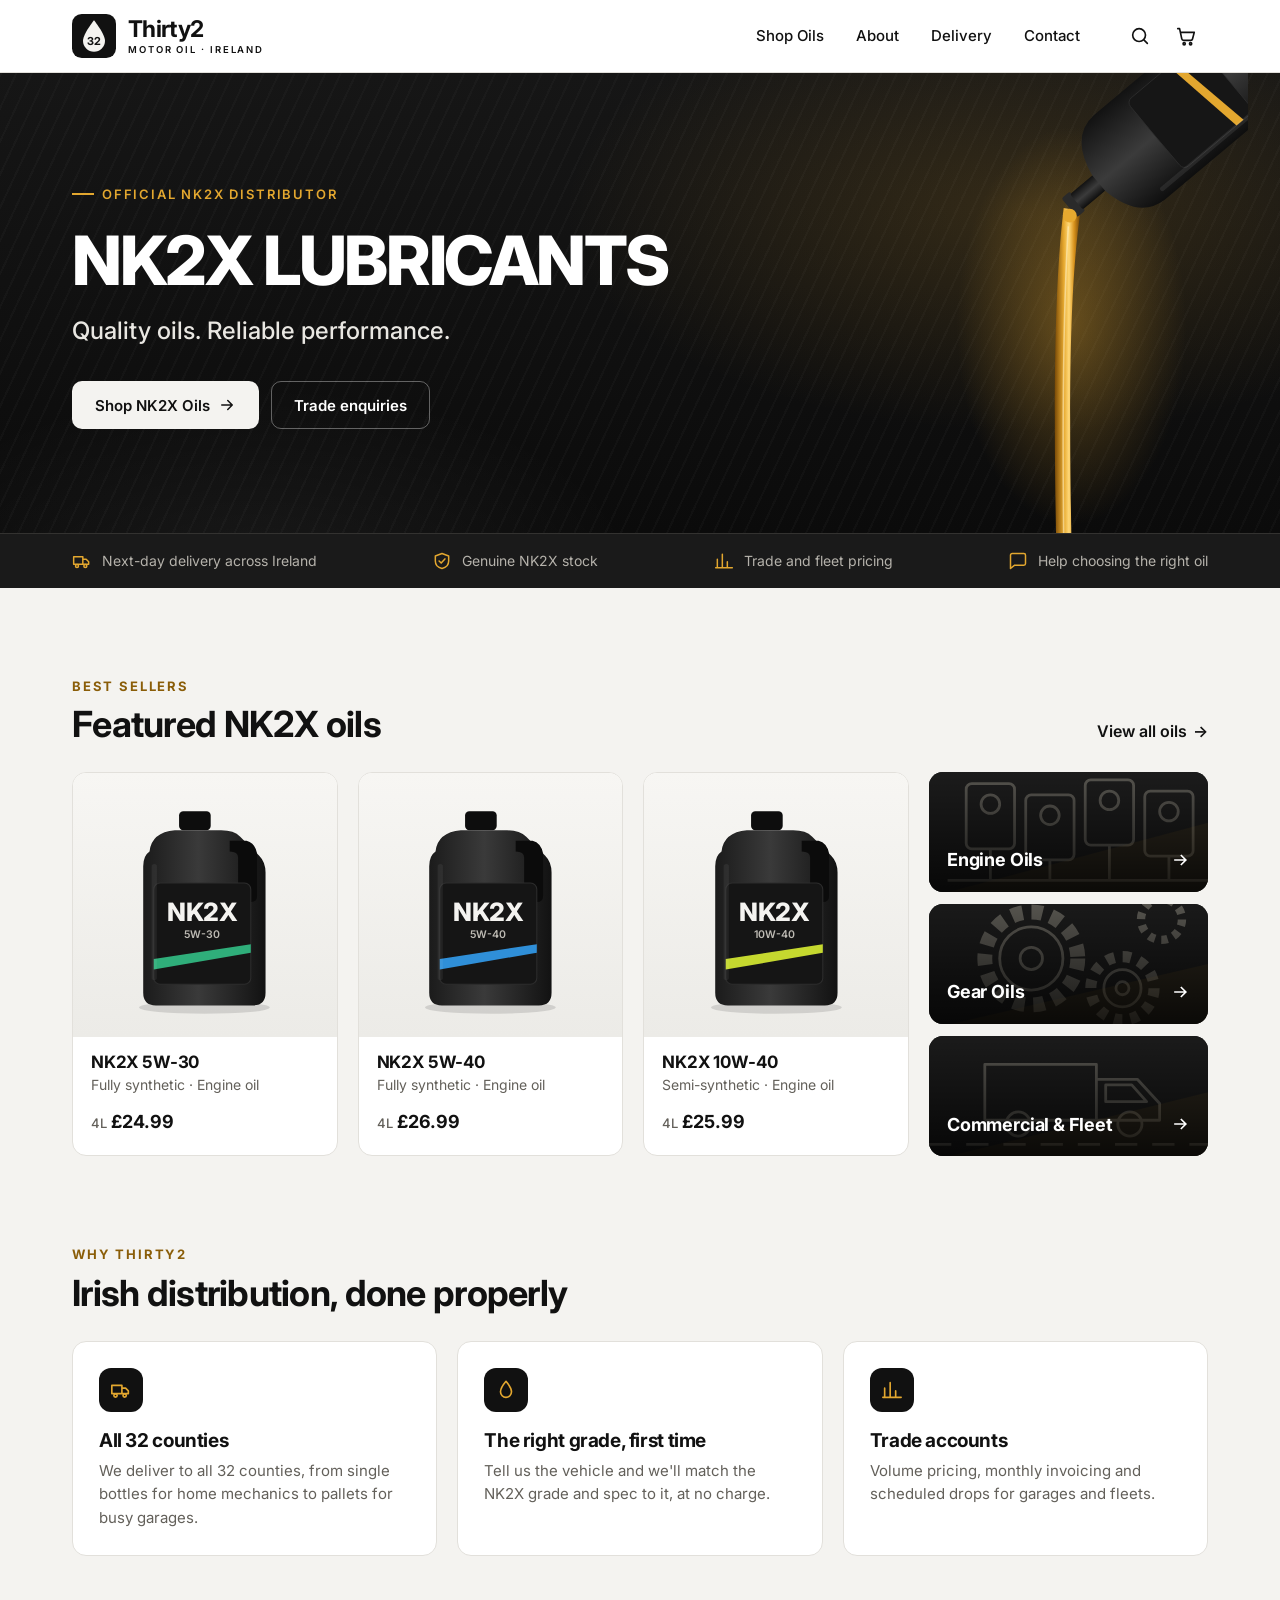
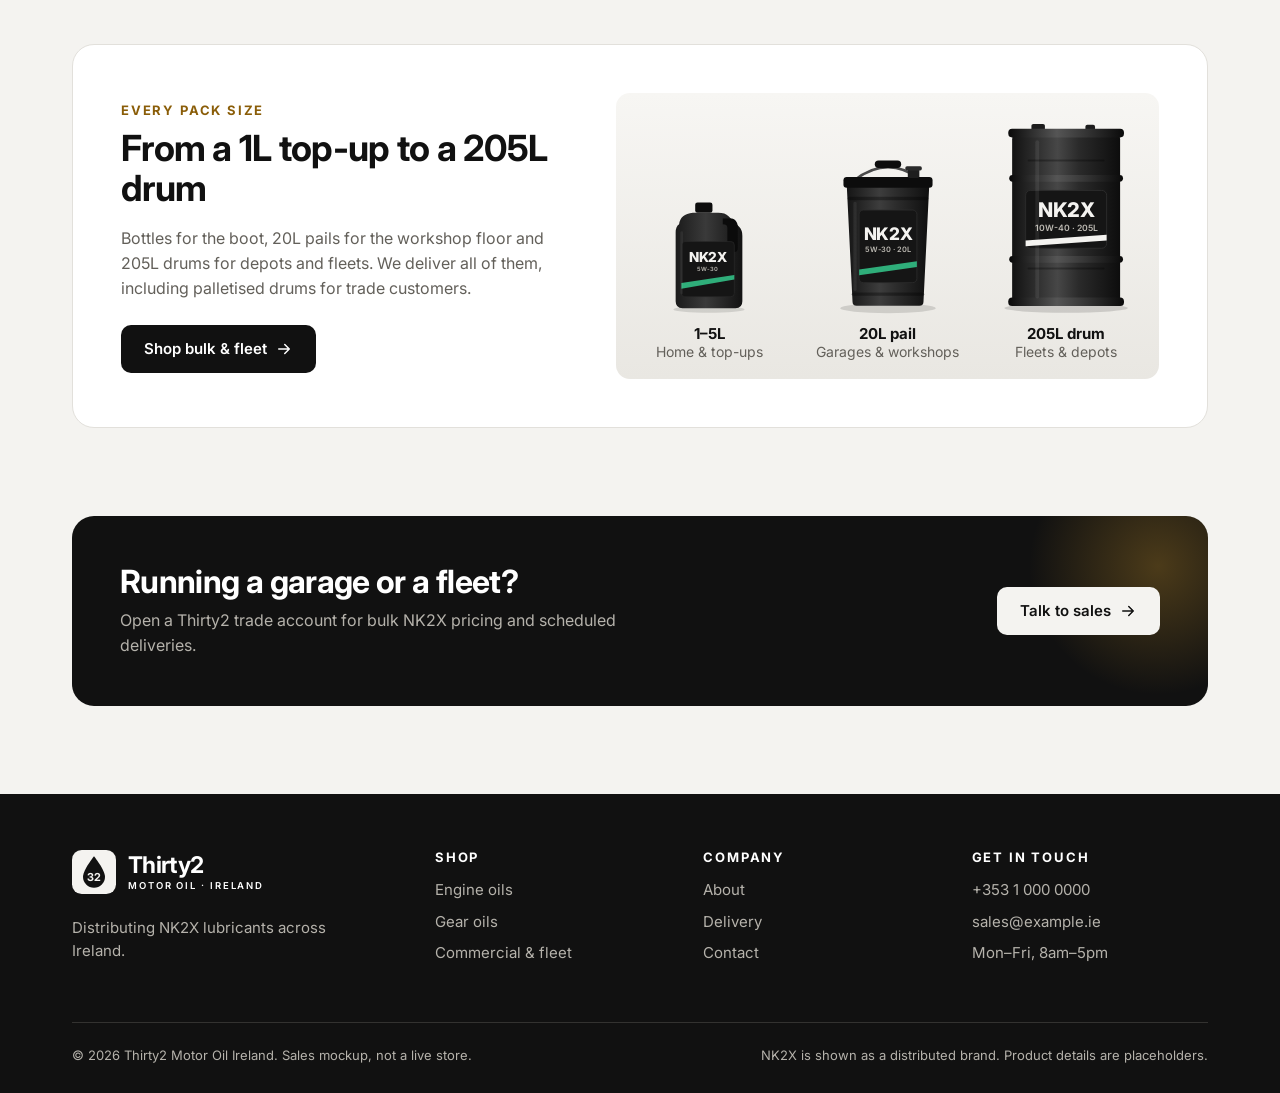
==== commit 1167549c: "Add 20L pail and 205L drum illustrations Original SVG pail and drum art alongside the existing jug. " ====
--- a/index.html
+++ b/index.html
@@ -219,6 +219,28 @@
       </div>
     </section>
 
+    <!-- ===== Pack sizes: 1L to 205L ===== -->
+    <section class="section" style="padding-top:0" aria-labelledby="packs-title">
+      <div class="wrap">
+        <div class="packs">
+          <div class="packs-copy">
+            <p class="eyebrow">Every pack size</p>
+            <h2 id="packs-title">From a 1L top-up to a 205L drum</h2>
+            <p>Bottles for the boot, 20L pails for the workshop floor and 205L drums for depots and fleets. We deliver all of them, including palletised drums for trade customers.</p>
+            <a class="btn btn-dark" href="shop.html?cat=commercial">
+              Shop bulk &amp; fleet
+              <svg viewBox="0 0 24 24" aria-hidden="true"><path d="M5 12h14M13 6l6 6-6 6"/></svg>
+            </a>
+          </div>
+          <ul class="packs-line" id="packs-line">
+            <li class="pack pack-jug"><div class="pack-art" data-art="nk2x-5w30|4L"></div><p><strong>1–5L</strong><span>Home &amp; top-ups</span></p></li>
+            <li class="pack pack-pail"><div class="pack-art" data-art="nk2x-5w30|20L"></div><p><strong>20L pail</strong><span>Garages &amp; workshops</span></p></li>
+            <li class="pack pack-drum"><div class="pack-art" data-art="nk2x-10w40-hd|205L"></div><p><strong>205L drum</strong><span>Fleets &amp; depots</span></p></li>
+          </ul>
+        </div>
+      </div>
+    </section>
+
     <section class="section" style="padding-top:0" aria-labelledby="cta-title">
       <div class="wrap">
         <div class="cta-band">
@@ -290,6 +312,10 @@
       var el = document.getElementById('featured');
       el.innerHTML = T.products.filter(function (p) { return p.featured; })
         .map(function (p) { return T.cardHTML(p, { uid: '-f' }); }).join('');
+      document.querySelectorAll('[data-art]').forEach(function (n, i) {
+        var a = n.getAttribute('data-art').split('|');
+        n.innerHTML = T.packArtSVG(T.getProduct(a[0]), a[1], { decorative: true, uid: '-pk' + i });
+      });
     })();
   </script>
 </body>
--- a/css/styles.css
+++ b/css/styles.css
@@ -339,3 +339,269 @@
   max-width: calc(100% - 32px);
 }
 .toast.is-visible { opacity: 1; transform: translate(-50%, 0); }
+
+/* =========================================================
+   Inner pages (shop, product, about, delivery, contact)
+   ========================================================= */
+
+/* ---------- Page head + breadcrumb ---------- */
+.page-head { padding: 28px 0 8px; }
+.page-head-tight { padding-bottom: 0; }
+.breadcrumb ol { display: flex; flex-wrap: wrap; gap: 4px 8px; list-style: none; margin: 0 0 20px; padding: 0; font-size: 14px; color: var(--grey-500); }
+.breadcrumb li { display: flex; align-items: center; gap: 8px; }
+.breadcrumb li + li::before { content: "›"; color: var(--grey-500); }
+.breadcrumb a { text-decoration: none; }
+.breadcrumb a:hover { text-decoration: underline; text-underline-offset: 3px; color: var(--ink); }
+.breadcrumb [aria-current="page"] { color: var(--ink); font-weight: 600; }
+.page-title { font-size: clamp(34px, 5vw, 56px); font-weight: 800; letter-spacing: -.035em; margin-bottom: 10px; }
+.page-intro { font-size: 17px; color: var(--grey-500); max-width: 62ch; }
+.section-tight { padding-top: 24px; padding-bottom: 24px; }
+.placeholder-note { font-size: 13px; color: var(--grey-500); margin: 14px 0 0; }
+
+/* ---------- Spec chips ---------- */
+.chips { display: flex; flex-wrap: wrap; gap: 6px; list-style: none; margin: 10px 0 0; padding: 0; }
+.chips li {
+  font-size: 12px; font-weight: 600; line-height: 1; padding: 6px 10px; border-radius: 999px;
+  background: var(--grey-100); color: #3d3b37; white-space: nowrap;
+}
+
+/* ---------- Shop layout ---------- */
+.shop-layout { display: grid; grid-template-columns: 260px minmax(0, 1fr); gap: 32px; align-items: start; padding-top: 16px; padding-bottom: clamp(48px, 7vw, 88px); }
+.filters-toggle { display: none; }
+.filters {
+  position: sticky; top: calc(var(--header-h) + 16px);
+  background: var(--white); border: 1px solid var(--line); border-radius: var(--radius); padding: 20px;
+}
+.filters-head h2 { font-size: 19px; margin: 0; }
+.filters-form .filter-group:first-child { padding-top: 12px; }
+.filter-group { border: 0; margin: 0; padding: 16px 0; border-bottom: 1px solid var(--line); min-width: 0; }
+.filter-group legend { padding: 0; font-size: 13px; font-weight: 700; letter-spacing: .1em; text-transform: uppercase; margin-bottom: 8px; }
+.filter-group ul { list-style: none; margin: 0; padding: 0; display: grid; gap: 2px; }
+.filter-group li { display: flex; align-items: center; gap: 10px; }
+.filter-group input { width: 18px; height: 18px; margin: 0; flex: none; accent-color: var(--ink); cursor: pointer; }
+.filter-group label { flex: 1; display: flex; justify-content: space-between; gap: 8px; padding: 6px 0; font-size: 15px; cursor: pointer; }
+.filter-n { font-size: 13px; color: var(--grey-500); font-variant-numeric: tabular-nums; }
+.filters .btn { margin-top: 18px; min-height: 44px; }
+
+.shop-toolbar { display: flex; flex-wrap: wrap; align-items: end; gap: 12px 20px; margin-bottom: 20px; }
+.field { display: flex; flex-direction: column; gap: 6px; min-width: 0; }
+.field label { font-size: 14px; font-weight: 600; }
+.field input, .field select, .field textarea {
+  width: 100%; min-height: 46px; padding: 0 14px; border: 1px solid var(--grey-300); border-radius: 10px; background: var(--white);
+}
+.field textarea { padding: 12px 14px; resize: vertical; min-height: 140px; }
+.field input:hover, .field select:hover, .field textarea:hover { border-color: var(--grey-500); }
+.shop-search { flex: 1 1 260px; }
+.shop-sort { flex: 0 0 210px; }
+.result-count { margin: 0 0 12px; font-size: 14px; font-weight: 600; color: var(--grey-500); white-space: nowrap; }
+
+.shop-grid { display: grid; grid-template-columns: repeat(3, 1fr); gap: 20px; }
+.shop-grid .p-card-price, .product-row .chips + .p-card-price { margin-top: auto; padding-top: 14px; }
+.empty-state { text-align: center; background: var(--white); border: 1px dashed var(--grey-300); border-radius: var(--radius); padding: 48px 24px; }
+.empty-state h2 { font-size: 22px; }
+.empty-state p { color: var(--grey-500); }
+
+@media (max-width: 1099px) { .shop-grid { grid-template-columns: repeat(2, 1fr); } }
+@media (max-width: 899px) {
+  .shop-layout { grid-template-columns: 1fr; gap: 16px; }
+  .filters-toggle { display: inline-flex; justify-self: start; }
+  .filters-toggle[aria-expanded="true"] { background: var(--ink); color: var(--white); }
+  .filters-toggle:hover svg { transform: none; }
+  .filters { display: none; position: static; }
+  .filters.is-open { display: block; }
+  .filters-form { display: grid; grid-template-columns: 1fr 1fr; column-gap: 20px; }
+}
+@media (max-width: 760px) {
+  .filters-form { grid-template-columns: 1fr; }
+  .shop-sort { flex: 1 1 100%; }
+  .result-count { order: 3; margin: 0; }
+  .shop-grid { grid-template-columns: 1fr; gap: 14px; }
+  .shop-grid .p-card { flex-direction: row; }
+  .shop-grid .p-card-media { width: 120px; flex: none; aspect-ratio: auto; padding: 14px 18px; }
+  .shop-grid .p-card-body { padding: 14px 16px 16px; }
+}
+
+/* ---------- Product detail ---------- */
+.pdp { display: grid; grid-template-columns: 1fr 1fr; gap: clamp(24px, 5vw, 64px); align-items: start; padding: 8px 0 24px; }
+.pdp-media {
+  display: grid; place-items: center; aspect-ratio: 1 / 1; padding: 12% 20% 8%;
+  background: linear-gradient(180deg, #f7f6f3, #ecebe7); border: 1px solid var(--line); border-radius: var(--radius-lg);
+}
+.pdp-media .jug { width: 100%; height: 100%; }
+.pdp-info .eyebrow a { text-decoration: none; }
+.pdp-info .eyebrow a:hover { text-decoration: underline; text-underline-offset: 3px; }
+.pdp-title { font-size: clamp(32px, 4.4vw, 50px); font-weight: 800; letter-spacing: -.035em; margin-bottom: 6px; }
+.pdp-type { color: var(--grey-500); font-weight: 500; margin-bottom: 14px; }
+.pdp-blurb { font-size: 17px; max-width: 52ch; margin-bottom: 4px; }
+.pdp-price { margin: 22px 0 18px; font-size: 32px; font-weight: 800; letter-spacing: -.02em; }
+.pdp-price small { display: inline-block; font-size: 14px; font-weight: 500; color: var(--grey-500); letter-spacing: 0; margin-left: 6px; }
+.pack-picker { border: 0; margin: 0 0 20px; padding: 0; min-width: 0; }
+.pack-picker legend, .pdp-qty label { padding: 0; font-size: 14px; font-weight: 600; margin-bottom: 8px; }
+.pack-picker ul { display: flex; flex-wrap: wrap; gap: 8px; list-style: none; margin: 0; padding: 0; }
+.pill { position: relative; }
+.pill input { position: absolute; opacity: 0; width: 100%; height: 100%; margin: 0; cursor: pointer; }
+.pill label {
+  display: flex; flex-direction: column; align-items: center; min-width: 76px; padding: 9px 16px;
+  border: 1px solid var(--grey-300); border-radius: 999px; background: var(--white); cursor: pointer; line-height: 1.2;
+  transition: background-color .15s, color .15s, border-color .15s;
+}
+.pill-size { font-weight: 700; font-size: 15px; }
+.pill-price { font-size: 12px; color: var(--grey-500); }
+.pill input:hover + label { border-color: var(--ink); }
+.pill input:checked + label { background: var(--ink); border-color: var(--ink); color: var(--white); }
+.pill input:checked + label .pill-price { color: var(--grey-on-dark); }
+.pill input:focus-visible + label { outline: 3px solid var(--amber); outline-offset: 2px; }
+.pdp-buy { display: flex; flex-wrap: wrap; align-items: end; gap: 12px; }
+.pdp-qty { display: flex; flex-direction: column; }
+.pdp-add { flex: 1 1 200px; }
+.pdp-perks { list-style: none; margin: 24px 0 0; padding: 18px 0 0; border-top: 1px solid var(--line); display: grid; gap: 10px; font-size: 15px; }
+.pdp-perks li { display: flex; align-items: center; gap: 10px; }
+.pdp-perks svg { width: 20px; height: 20px; flex: none; fill: none; stroke: var(--amber-deep); stroke-width: 1.8; stroke-linecap: round; stroke-linejoin: round; }
+.pdp-perks a { font-weight: 600; }
+
+.spec-card { background: var(--white); border: 1px solid var(--line); border-radius: var(--radius); padding: clamp(20px, 4vw, 32px); }
+.spec-card h2 { font-size: clamp(22px, 2.6vw, 28px); }
+.spec-table { width: 100%; border-collapse: collapse; font-size: 15px; }
+.spec-table th, .spec-table td { text-align: left; vertical-align: top; padding: 12px 0; border-bottom: 1px solid var(--line); }
+.spec-table th { width: 34%; padding-right: 16px; font-weight: 600; color: var(--grey-500); }
+.not-found { padding-top: 32px; padding-bottom: 88px; }
+.not-found .page-intro { margin-bottom: 24px; }
+
+@media (max-width: 760px) {
+  .pdp { grid-template-columns: 1fr; }
+  .pdp-media { aspect-ratio: 4 / 3; padding: 6% 24%; }
+  .spec-table th { width: 42%; }
+}
+
+/* ---------- Page hero (about / delivery / contact) ---------- */
+.page-hero-inner { padding-top: clamp(48px, 7vw, 80px); padding-bottom: clamp(44px, 6vw, 72px); max-width: var(--wrap); }
+.page-hero h1 { font-size: clamp(34px, 5vw, 56px); max-width: 18ch; }
+.page-hero .hero-sub { max-width: 46ch; margin-bottom: 0; font-size: clamp(17px, 2vw, 21px); }
+
+/* ---------- Content blocks ---------- */
+.split { display: grid; grid-template-columns: 1.2fr .8fr; gap: clamp(28px, 5vw, 64px); align-items: start; }
+.prose h2, .split h2 { font-size: clamp(26px, 3.2vw, 36px); }
+.prose p { font-size: 17px; max-width: 62ch; }
+.lead { font-size: 17px; color: var(--grey-500); max-width: 46ch; }
+.story-card { background: var(--ink); color: var(--white); border-radius: var(--radius-lg); padding: 32px; position: relative; overflow: hidden; }
+.story-card::after { content: ""; position: absolute; right: -70px; bottom: -70px; width: 220px; height: 220px; border-radius: 50%; background: radial-gradient(circle, rgba(227,167,47,.25), transparent 70%); }
+.story-mark { width: 56px; height: 56px; margin-bottom: 22px; }
+.story-quote { font-size: 21px; font-weight: 600; line-height: 1.35; letter-spacing: -.01em; }
+.story-cite { color: var(--grey-on-dark); font-size: 14px; margin: 0; }
+
+.stats-band { background: var(--ink); color: var(--white); border-radius: var(--radius-lg); padding: clamp(28px, 5vw, 48px); }
+.stats { display: grid; grid-template-columns: repeat(4, 1fr); gap: 24px; margin: 0; }
+.stats div { display: flex; flex-direction: column-reverse; border-left: 2px solid var(--amber); padding-left: 16px; }
+.stats dt { color: var(--grey-on-dark); font-size: 14px; font-weight: 500; }
+.stats dd { margin: 0; font-size: clamp(30px, 4vw, 44px); font-weight: 800; letter-spacing: -.03em; line-height: 1.1; }
+.stats-note { margin: 22px 0 0; font-size: 13px; color: var(--grey-on-dark); }
+
+.table-card { background: var(--white); border: 1px solid var(--line); border-radius: var(--radius); overflow: hidden; }
+.data-table { width: 100%; border-collapse: collapse; font-size: 15px; }
+.data-table th, .data-table td { text-align: left; padding: 16px 20px; border-bottom: 1px solid var(--line); vertical-align: top; }
+.data-table thead th { background: var(--ink); color: var(--white); font-size: 13px; font-weight: 700; letter-spacing: .08em; text-transform: uppercase; border-bottom: 0; }
+.data-table tbody tr:last-child > * { border-bottom: 0; }
+.data-table tbody th { font-weight: 700; }
+
+.info-grid { display: grid; grid-template-columns: repeat(3, 1fr); gap: 20px; }
+.info-card { background: var(--white); border: 1px solid var(--line); border-radius: var(--radius); padding: 26px; }
+.info-card h3 { font-size: 19px; margin-bottom: 8px; }
+.info-card p { color: var(--grey-500); margin: 0; font-size: 15px; }
+.info-card-wide h2 { font-size: clamp(24px, 3vw, 32px); }
+.info-card-wide p { font-size: 16px; max-width: 70ch; }
+.info-card-wide .placeholder-note { font-size: 13px; }
+
+.cutoffs { list-style: none; margin: 0; padding: 0; background: var(--white); border: 1px solid var(--line); border-radius: var(--radius); }
+.cutoffs li { display: flex; justify-content: space-between; align-items: baseline; gap: 16px; padding: 16px 20px; border-bottom: 1px solid var(--line); }
+.cutoffs li:last-child { border-bottom: 0; }
+.cutoffs span { color: var(--grey-500); }
+.cutoffs strong { text-align: right; }
+
+.faq-wrap { max-width: 860px; }
+.faq-wrap h2 { font-size: clamp(26px, 3.2vw, 36px); }
+.faq { margin-top: 20px; border-top: 1px solid var(--line); }
+.faq details { border-bottom: 1px solid var(--line); }
+.faq summary {
+  display: flex; justify-content: space-between; align-items: center; gap: 16px;
+  padding: 18px 4px; font-weight: 600; font-size: 17px; cursor: pointer; list-style: none;
+}
+.faq summary::-webkit-details-marker { display: none; }
+.faq summary::after { content: "+"; flex: none; width: 28px; height: 28px; border-radius: 50%; background: var(--grey-100); display: grid; place-items: center; font-size: 18px; font-weight: 500; transition: transform .15s; }
+.faq details[open] summary::after { transform: rotate(45deg); }
+.faq summary:hover { color: #000; text-decoration: underline; text-underline-offset: 4px; }
+.faq details p { padding: 0 4px 18px; margin: 0; color: var(--grey-500); max-width: 66ch; }
+
+/* ---------- Contact ---------- */
+.contact-layout { display: grid; grid-template-columns: 1.3fr .7fr; gap: clamp(24px, 4vw, 48px); align-items: start; }
+.form-card { background: var(--white); border: 1px solid var(--line); border-radius: var(--radius-lg); padding: clamp(22px, 4vw, 40px); }
+.form-card h2 { font-size: clamp(24px, 3vw, 30px); margin-bottom: 6px; }
+.form-hint { color: var(--grey-500); font-size: 14px; }
+.contact-form { display: grid; gap: 18px; margin-top: 8px; }
+.contact-form .btn { justify-self: start; }
+.field-row { display: grid; grid-template-columns: 1fr 1fr; gap: 18px; }
+.req { color: var(--amber-deep); }
+.field-opt { font-weight: 400; color: var(--grey-500); }
+.form-success { outline: none; }
+.form-success h3 { font-size: 22px; margin-top: 4px; }
+.form-success:focus-visible { outline: 3px solid var(--amber); outline-offset: 6px; }
+.contact-cards { display: grid; gap: 12px; }
+.contact-card { display: grid; grid-template-columns: 44px 1fr; column-gap: 16px; align-items: center; background: var(--white); border: 1px solid var(--line); border-radius: var(--radius); padding: 18px; }
+.contact-card .feature-icon { margin: 0; grid-row: span 2; align-self: start; }
+.contact-card h3 { font-size: 16px; margin: 0 0 2px; }
+.contact-card p { margin: 0; color: var(--grey-500); font-size: 15px; overflow-wrap: anywhere; }
+.contact-card a { color: var(--ink); font-weight: 600; text-decoration: none; }
+.contact-card a:hover { text-decoration: underline; text-underline-offset: 3px; }
+.hours-card { margin-top: 12px; background: var(--white); border: 1px solid var(--line); border-radius: var(--radius); padding: 20px; }
+.hours-card h3 { font-size: 16px; }
+.hours { width: 100%; border-collapse: collapse; font-size: 15px; }
+.hours th, .hours td { padding: 8px 0; border-bottom: 1px solid var(--line); text-align: left; }
+.hours th { font-weight: 500; color: var(--grey-500); }
+.hours td { text-align: right; font-weight: 600; }
+
+@media (max-width: 899px) {
+  .contact-layout, .split { grid-template-columns: 1fr; }
+  .stats { grid-template-columns: repeat(2, 1fr); }
+}
+@media (max-width: 760px) {
+  .info-grid { grid-template-columns: 1fr; }
+  .field-row { grid-template-columns: 1fr; }
+  .contact-form .btn { justify-self: stretch; }
+  .data-table { font-size: 14px; }
+  .data-table th, .data-table td { padding: 12px; }
+  .data-table thead { position: absolute; width: 1px; height: 1px; overflow: hidden; clip: rect(0 0 0 0); }
+  .data-table tbody tr { display: grid; grid-template-columns: 1fr 1fr; border-bottom: 1px solid var(--line); padding: 6px 0; }
+  .data-table tbody tr:last-child { border-bottom: 0; }
+  .data-table tbody th { grid-column: 1 / -1; padding-bottom: 0; }
+  .data-table tbody th, .data-table tbody td { border-bottom: 0; }
+  .data-table td::before { content: attr(data-label); display: block; font-size: 12px; font-weight: 600; color: var(--grey-500); text-transform: uppercase; letter-spacing: .06em; }
+  .cutoffs li { flex-direction: column; gap: 2px; }
+  .cutoffs strong { text-align: left; }
+}
+
+/* ---------- Pack sizes lineup (home) + art swap (product) ---------- */
+.packs {
+  display: grid; grid-template-columns: .9fr 1.1fr; align-items: center; gap: clamp(24px, 4vw, 56px);
+  background: var(--white); border: 1px solid var(--line); border-radius: var(--radius-lg);
+  padding: clamp(24px, 4vw, 48px);
+}
+.packs-copy h2 { font-size: clamp(26px, 3.2vw, 36px); }
+.packs-copy p:not(.eyebrow) { color: var(--grey-500); max-width: 46ch; margin-bottom: 24px; }
+.packs-line {
+  display: flex; align-items: flex-end; justify-content: center; gap: clamp(8px, 2vw, 24px);
+  list-style: none; margin: 0; padding: 28px 16px 0;
+  background: linear-gradient(180deg, #f7f6f3, #e9e7e2); border-radius: var(--radius);
+}
+.pack { display: flex; flex-direction: column; align-items: center; text-align: center; flex: 1; }
+.pack-art { width: 100%; }
+.pack-art .jug { width: 100%; height: auto; margin: 0 auto; }
+.pack-jug .pack-art { max-width: 92px; }
+.pack-pail .pack-art { max-width: 132px; }
+.pack-drum .pack-art { max-width: 176px; }
+.pack p { margin: 10px 0 18px; line-height: 1.3; font-size: 14px; }
+.pack strong { display: block; font-size: 15px; }
+.pack span { color: var(--grey-500); }
+@media (max-width: 899px) { .packs { grid-template-columns: 1fr; } }
+@media (max-width: 420px) { .pack p { font-size: 12.5px; } .pack strong { font-size: 13.5px; } }
+
+.pdp-media.is-swapping .jug { animation: art-in .28s ease; }
+@keyframes art-in { from { opacity: 0; transform: translateY(6px) scale(.97); } to { opacity: 1; transform: none; } }
